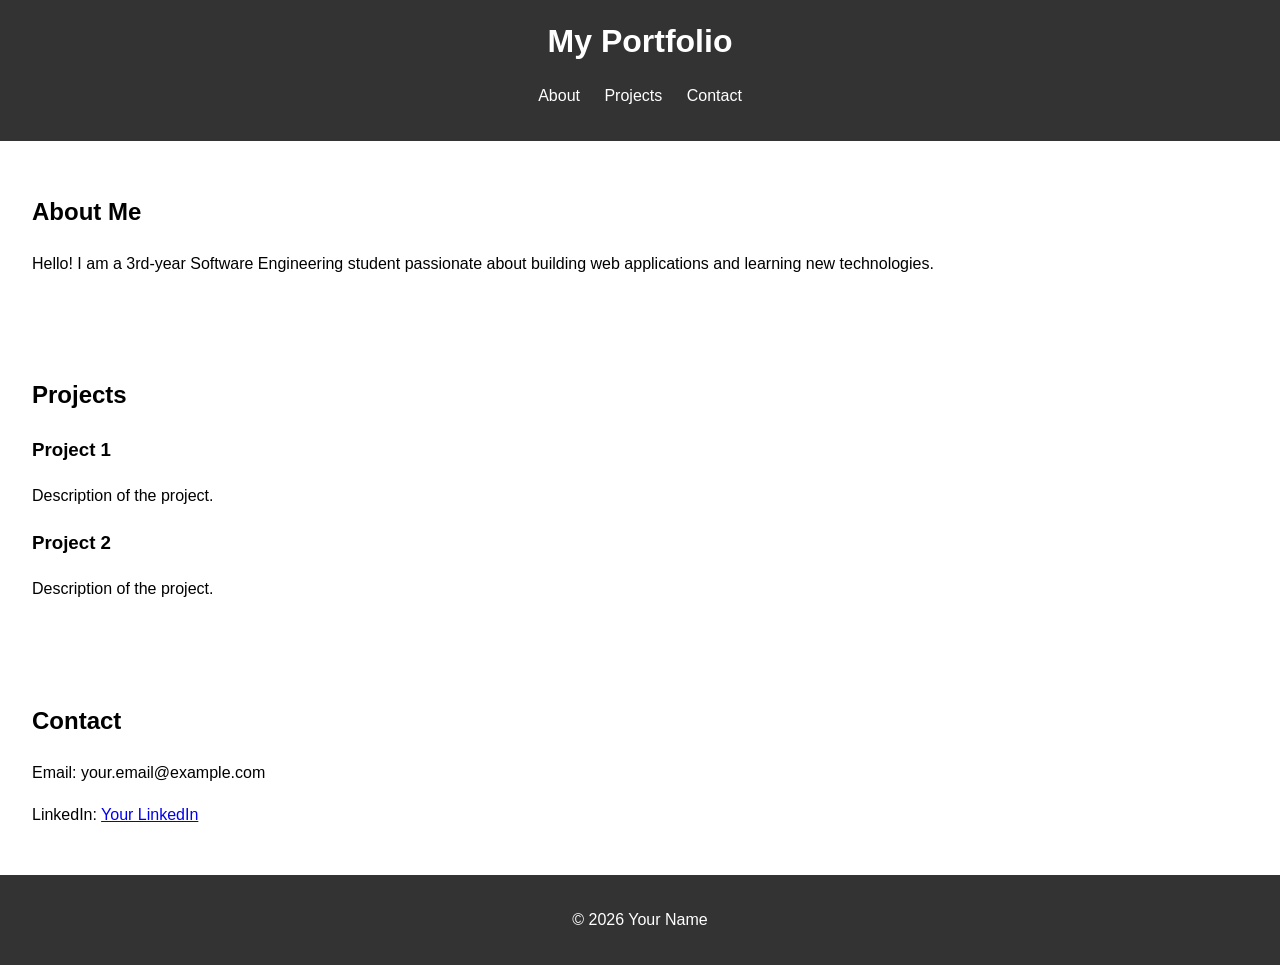
==== index.html @ bd2b08ca "initial commit" ====
<!DOCTYPE html>
<html lang="en">
<head>
  <meta charset="UTF-8">
  <meta name="viewport" content="width=device-width, initial-scale=1.0">
  <title>Portfolio</title>
  <link rel="stylesheet" href="style.css">
</head>
<body>
  <header>
    <h1>My Portfolio</h1>
    <nav>
      <ul>
        <li><a href="#about">About</a></li>
        <li><a href="#projects">Projects</a></li>
        <li><a href="#contact">Contact</a></li>
      </ul>
    </nav>
  </header>

  <section id="about">
    <h2>About Me</h2>
    <p>Hello! I am a 3rd-year Software Engineering student passionate about building web applications and learning new technologies.</p>
  </section>

  <section id="projects">
    <h2>Projects</h2>
    <div class="project">
      <h3>Project 1</h3>
      <p>Description of the project.</p>
    </div>
    <div class="project">
      <h3>Project 2</h3>
      <p>Description of the project.</p>
    </div>
  </section>

  <section id="contact">
    <h2>Contact</h2>
    <p>Email: your.email@example.com</p>
    <p>LinkedIn: <a href="https://linkedin.com/in/yourprofile" target="_blank">Your LinkedIn</a></p>
  </section>

  <footer>
    <p>&copy; 2026 Your Name</p>
  </footer>

  <script src="script.js"></script>
</body>
</html>
---- style.css ----
body {
    font-family: Arial, sans-serif;
    margin: 0;
    padding: 0;
    line-height: 1.6;
  }
  
  header {
    background: #333;
    color: #fff;
    padding: 1rem 0;
    text-align: center;
  }
  
  header h1 {
    margin: 0;
  }
  
  nav ul {
    list-style: none;
    padding: 0;
  }
  
  nav ul li {
    display: inline;
    margin: 0 10px;
  }
  
  nav ul li a {
    color: #fff;
    text-decoration: none;
  }
  
  section {
    padding: 2rem;
  }
  
  .project {
    margin-bottom: 1rem;
  }
  
  footer {
    text-align: center;
    padding: 1rem 0;
    background: #333;
    color: #fff;
  }
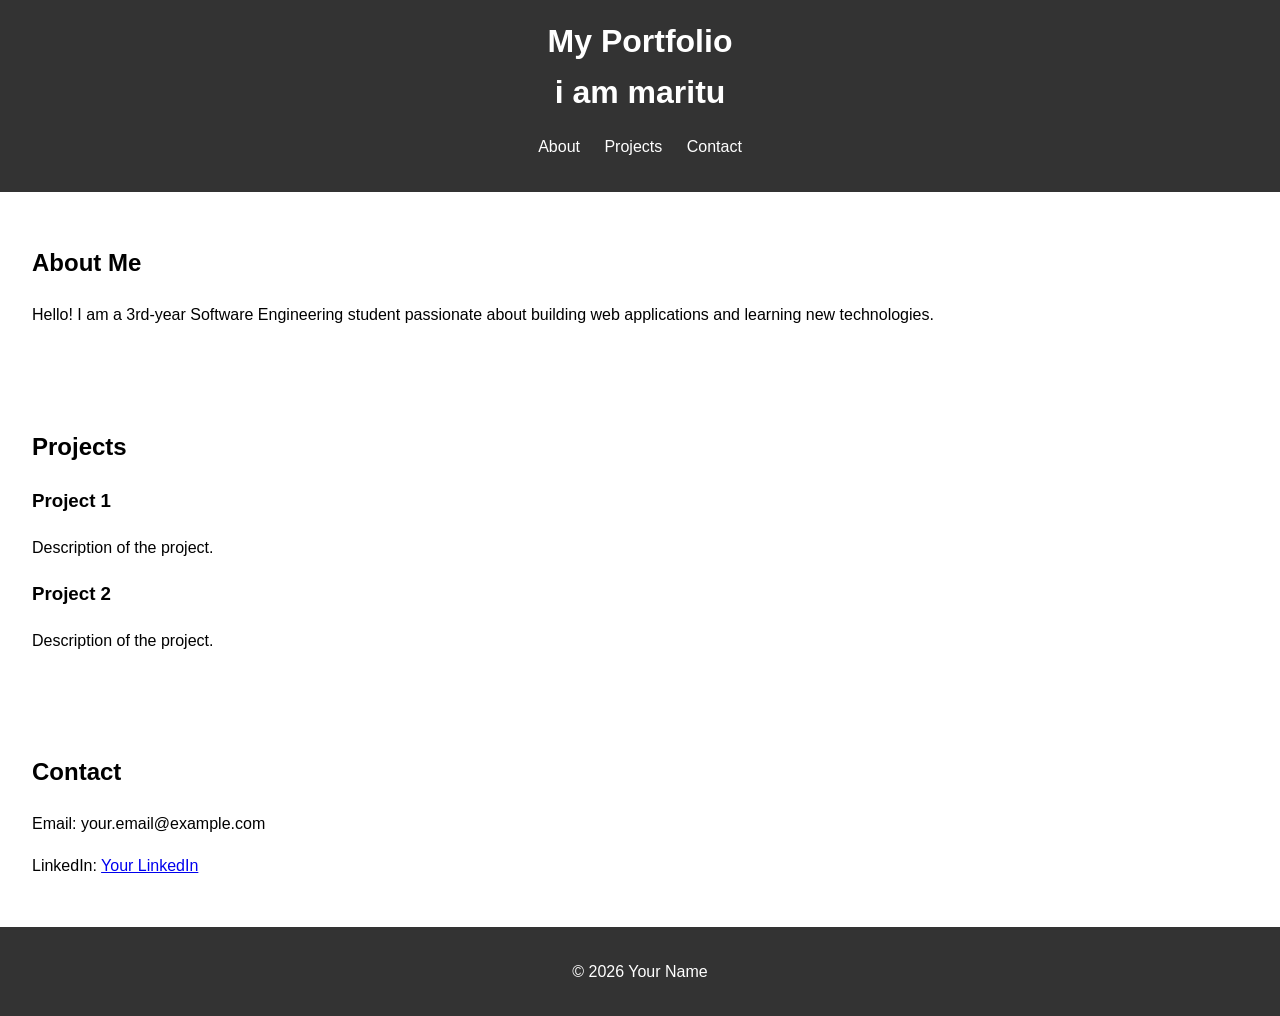
==== commit a36d1800: "first commit" ====
--- a/index.html
+++ b/index.html
@@ -9,6 +9,7 @@
 <body>
   <header>
     <h1>My Portfolio</h1>
+    <h1> i am maritu</h1>
     <nav>
       <ul>
         <li><a href="#about">About</a></li>
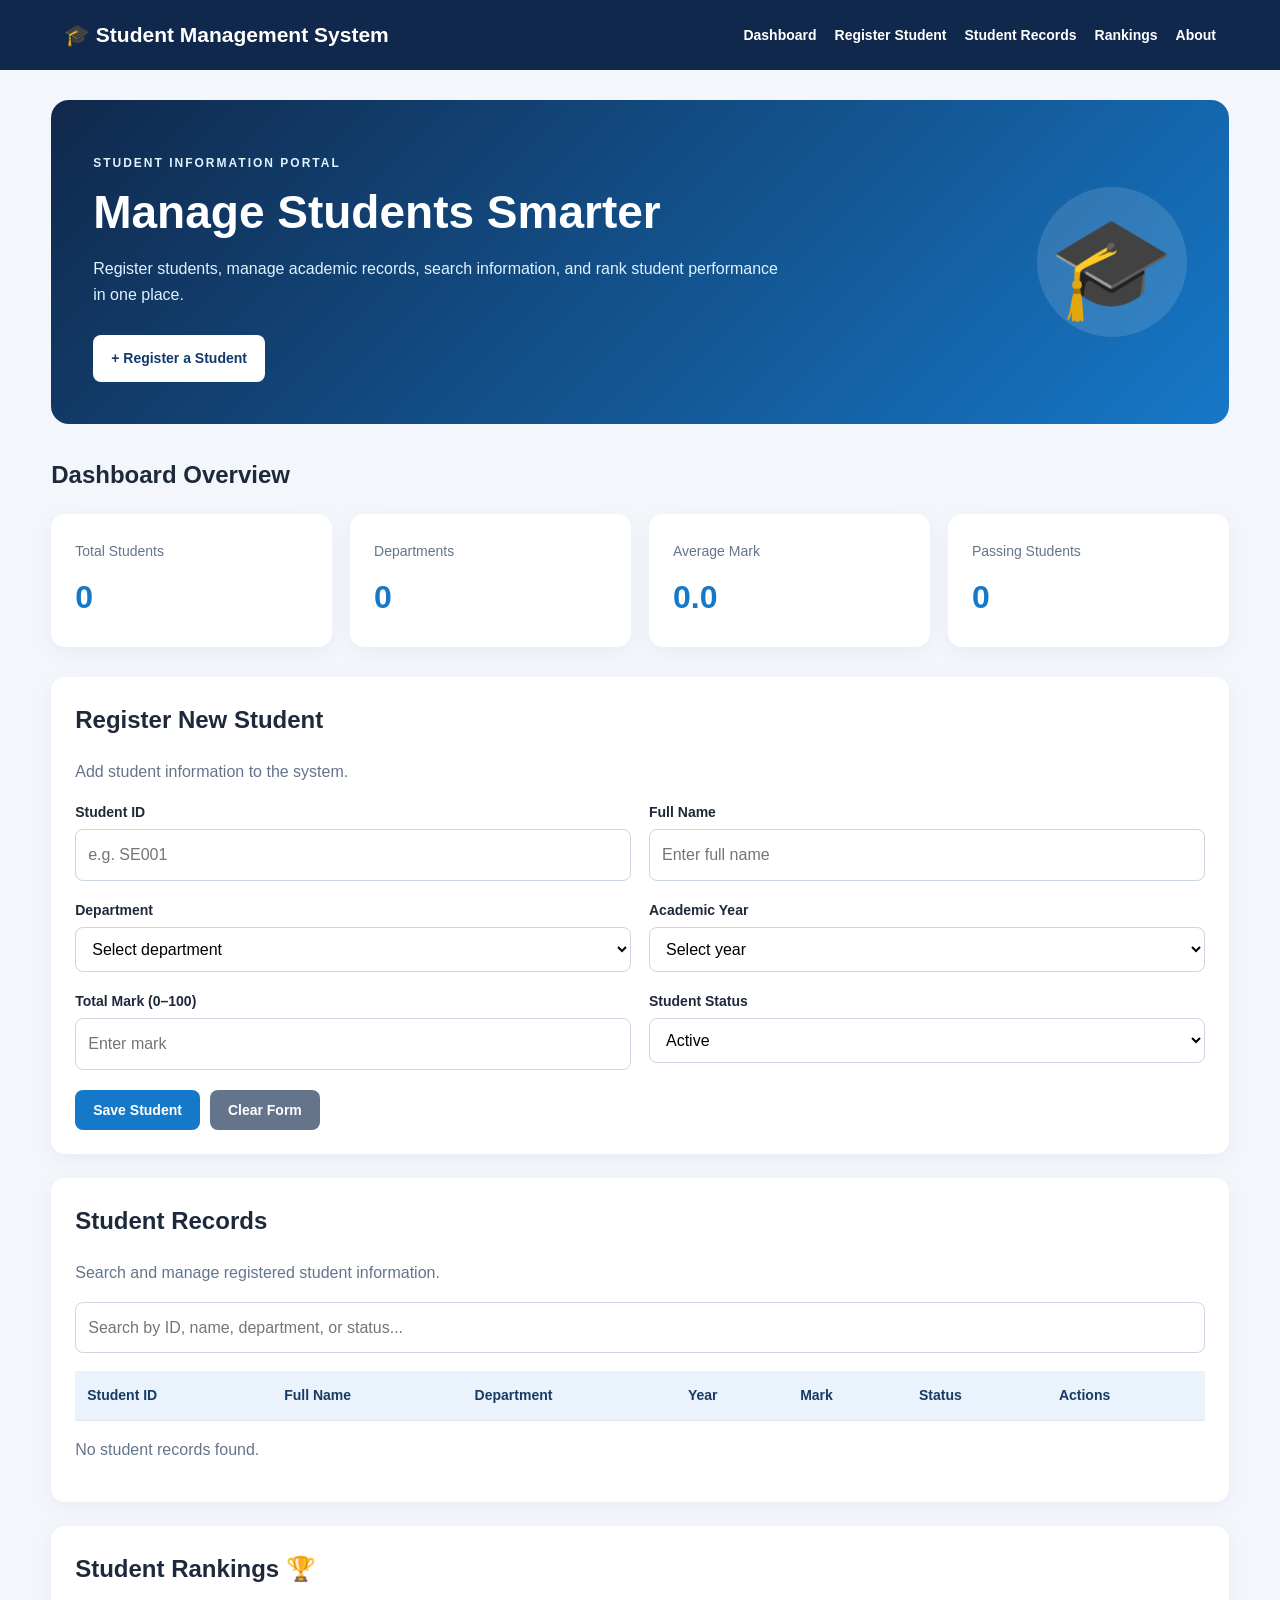
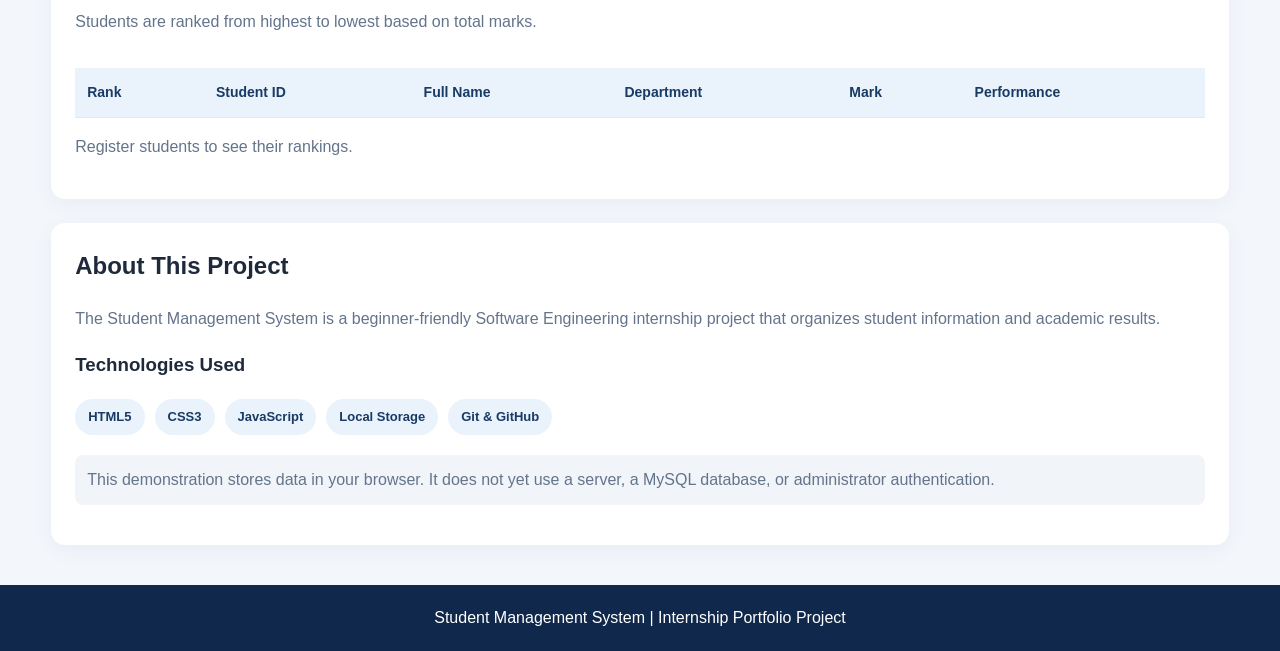
==== commit 1f164e99: "Add student management system" ====
--- a/index.html
+++ b/index.html
@@ -1,51 +1,194 @@
+
 <!DOCTYPE html>
 <html lang="en">
 <head>
   <meta charset="UTF-8">
   <meta name="viewport" content="width=device-width, initial-scale=1.0">
-  <title>Portfolio</title>
+  <title>Student Management System</title>
   <link rel="stylesheet" href="style.css">
 </head>
 <body>
-  <header>
-    <h1>My Portfolio</h1>
-    <h1> i am maritu</h1>
-    <nav>
-      <ul>
-        <li><a href="#about">About</a></li>
-        <li><a href="#projects">Projects</a></li>
-        <li><a href="#contact">Contact</a></li>
-      </ul>
-    </nav>
-  </header>
 
-  <section id="about">
-    <h2>About Me</h2>
-    <p>Hello! I am a 3rd-year Software Engineering student passionate about building web applications and learning new technologies.</p>
+<header class="header">
+  <h2>🎓 Student Management System</h2>
+  <nav>
+    <a href="#dashboard">Dashboard</a>
+    <a href="#register">Register Student</a>
+    <a href="#records">Student Records</a>
+    <a href="#rankings">Rankings</a>
+    <a href="#about">About</a>
+  </nav>
+</header>
+
+<main class="container">
+
+  <section class="hero" id="dashboard">
+    <div>
+      <p class="tag">STUDENT INFORMATION PORTAL</p>
+      <h1>Manage Students Smarter</h1>
+      <p>Register students, manage academic records, search information, and rank student performance in one place.</p>
+      <a class="btn" href="#register">+ Register a Student</a>
+    </div>
+    <div class="hero-icon">🎓</div>
   </section>
 
-  <section id="projects">
-    <h2>Projects</h2>
-    <div class="project">
-      <h3>Project 1</h3>
-      <p>Description of the project.</p>
+  <h2>Dashboard Overview</h2>
+
+  <section class="stats">
+    <div class="stat-card">
+      <span>Total Students</span>
+      <h2 id="totalStudents">0</h2>
     </div>
-    <div class="project">
-      <h3>Project 2</h3>
-      <p>Description of the project.</p>
+    <div class="stat-card">
+      <span>Departments</span>
+      <h2 id="totalDepartments">0</h2>
+    </div>
+    <div class="stat-card">
+      <span>Average Mark</span>
+      <h2 id="averageMark">0</h2>
+    </div>
+    <div class="stat-card">
+      <span>Passing Students</span>
+      <h2 id="passingStudents">0</h2>
     </div>
   </section>
 
-  <section id="contact">
-    <h2>Contact</h2>
-    <p>Email: your.email@example.com</p>
-    <p>LinkedIn: <a href="https://linkedin.com/in/yourprofile" target="_blank">Your LinkedIn</a></p>
+  <section class="panel" id="register">
+    <h2 id="formTitle">Register New Student</h2>
+    <p>Add student information to the system.</p>
+
+    <form id="studentForm">
+      <input type="hidden" id="editId">
+
+      <div class="form-grid">
+        <div>
+          <label for="studentId">Student ID</label>
+          <input id="studentId" placeholder="e.g. SE001" required>
+        </div>
+        <div>
+          <label for="studentName">Full Name</label>
+          <input id="studentName" placeholder="Enter full name" required>
+        </div>
+        <div>
+          <label for="department">Department</label>
+          <select id="department" required>
+            <option value="">Select department</option>
+            <option>Software Engineering</option>
+            <option>Computer Science</option>
+            <option>Information Technology</option>
+            <option>Information Systems</option>
+            <option>Electrical Engineering</option>
+          </select>
+        </div>
+        <div>
+          <label for="year">Academic Year</label>
+          <select id="year" required>
+            <option value="">Select year</option>
+            <option>1st Year</option>
+            <option>2nd Year</option>
+            <option>3rd Year</option>
+            <option>4th Year</option>
+            <option>5th Year</option>
+          </select>
+        </div>
+        <div>
+          <label for="mark">Total Mark (0–100)</label>
+          <input id="mark" type="number" min="0" max="100"
+                 step="0.01" placeholder="Enter mark" required>
+        </div>
+        <div>
+          <label for="status">Student Status</label>
+          <select id="status">
+            <option>Active</option>
+            <option>Graduated</option>
+            <option>Inactive</option>
+          </select>
+        </div>
+      </div>
+
+      <div class="form-actions">
+        <button class="btn" type="submit" id="saveButton">Save Student</button>
+        <button class="btn secondary" type="reset">Clear Form</button>
+      </div>
+    </form>
   </section>
 
-  <footer>
-    <p>&copy; 2026 Your Name</p>
-  </footer>
+  <section class="panel" id="records">
+    <h2>Student Records</h2>
+    <p>Search and manage registered student information.</p>
 
-  <script src="script.js"></script>
+    <input id="searchInput"
+           placeholder="Search by ID, name, department, or status...">
+
+    <div class="table-wrap">
+      <table>
+        <thead>
+          <tr>
+            <th>Student ID</th>
+            <th>Full Name</th>
+            <th>Department</th>
+            <th>Year</th>
+            <th>Mark</th>
+            <th>Status</th>
+            <th>Actions</th>
+          </tr>
+        </thead>
+        <tbody id="studentTable"></tbody>
+      </table>
+    </div>
+    <p id="emptyMessage">No student records found.</p>
+  </section>
+
+  <section class="panel" id="rankings">
+    <h2>Student Rankings 🏆</h2>
+    <p>Students are ranked from highest to lowest based on total marks.</p>
+
+    <div class="table-wrap">
+      <table>
+        <thead>
+          <tr>
+            <th>Rank</th>
+            <th>Student ID</th>
+            <th>Full Name</th>
+            <th>Department</th>
+            <th>Mark</th>
+            <th>Performance</th>
+          </tr>
+        </thead>
+        <tbody id="rankingTable"></tbody>
+      </table>
+    </div>
+    <p id="rankingEmpty">Register students to see their rankings.</p>
+  </section>
+
+  <section class="panel" id="about">
+    <h2>About This Project</h2>
+    <p>
+      The Student Management System is a beginner-friendly Software Engineering
+      internship project that organizes student information and academic results.
+    </p>
+    <h3>Technologies Used</h3>
+    <div class="technology-list">
+      <span>HTML5</span>
+      <span>CSS3</span>
+      <span>JavaScript</span>
+      <span>Local Storage</span>
+      <span>Git & GitHub</span>
+    </div>
+    <p class="note">
+      This demonstration stores data in your browser. It does not yet use a
+      server, a MySQL database, or administrator authentication.
+    </p>
+  </section>
+
+</main>
+
+<footer>
+  <p>Student Management System | Internship Portfolio Project</p>
+</footer>
+
+<script src="script.js"></script>
 </body>
-</html>+</html>
+
+
--- a/style.css
+++ b/style.css
@@ -1,47 +1,326 @@
+
+* {
+  box-sizing: border-box;
+  scroll-behavior: smooth;
+}
+
 body {
-    font-family: Arial, sans-serif;
-    margin: 0;
-    padding: 0;
-    line-height: 1.6;
-  }
-  
-  header {
-    background: #333;
-    color: #fff;
-    padding: 1rem 0;
-    text-align: center;
-  }
-  
-  header h1 {
-    margin: 0;
-  }
-  
-  nav ul {
-    list-style: none;
-    padding: 0;
-  }
-  
-  nav ul li {
-    display: inline;
-    margin: 0 10px;
-  }
-  
-  nav ul li a {
-    color: #fff;
-    text-decoration: none;
-  }
-  
-  section {
-    padding: 2rem;
-  }
-  
-  .project {
-    margin-bottom: 1rem;
-  }
-  
-  footer {
-    text-align: center;
-    padding: 1rem 0;
-    background: #333;
-    color: #fff;
-  }+  margin: 0;
+  font-family: Arial, Helvetica, sans-serif;
+  background: #f3f6fb;
+  color: #1e293b;
+  line-height: 1.6;
+}
+
+.header {
+  background: #10284b;
+  color: white;
+  padding: 18px 5%;
+  display: flex;
+  align-items: center;
+  justify-content: space-between;
+  flex-wrap: wrap;
+  gap: 15px;
+}
+
+.header h2 {
+  margin: 0;
+  font-size: 21px;
+}
+
+nav {
+  display: flex;
+  gap: 18px;
+  flex-wrap: wrap;
+}
+
+nav a {
+  color: white;
+  text-decoration: none;
+  font-size: 14px;
+  font-weight: bold;
+}
+
+nav a:hover {
+  color: #7dd3fc;
+}
+
+.container {
+  width: 92%;
+  max-width: 1200px;
+  margin: 30px auto;
+}
+
+.hero {
+  background: linear-gradient(135deg, #10284b, #1678c8);
+  color: white;
+  padding: 42px;
+  border-radius: 18px;
+  display: flex;
+  justify-content: space-between;
+  align-items: center;
+  gap: 25px;
+  margin-bottom: 32px;
+}
+
+.hero > div:first-child {
+  max-width: 700px;
+}
+
+.hero h1 {
+  font-size: clamp(30px, 4vw, 46px);
+  line-height: 1.2;
+  margin: 10px 0;
+}
+
+.hero p {
+  color: #e0f2fe;
+}
+
+.tag {
+  font-size: 12px;
+  font-weight: bold;
+  letter-spacing: 2px;
+}
+
+.hero-icon {
+  font-size: 100px;
+  background: #ffffff20;
+  border-radius: 50%;
+  min-width: 150px;
+  height: 150px;
+  display: grid;
+  place-items: center;
+}
+
+.btn {
+  display: inline-block;
+  padding: 12px 18px;
+  margin-top: 12px;
+  border: none;
+  border-radius: 8px;
+  background: #1678c8;
+  color: white;
+  font-size: 14px;
+  font-weight: bold;
+  text-decoration: none;
+  cursor: pointer;
+}
+
+.hero .btn {
+  background: white;
+  color: #12396b;
+}
+
+.btn:hover {
+  opacity: 0.85;
+}
+
+.secondary {
+  background: #64748b;
+}
+
+.stats {
+  display: grid;
+  grid-template-columns: repeat(4, minmax(0, 1fr));
+  gap: 18px;
+  margin: 20px 0 30px;
+}
+
+.stat-card,
+.panel {
+  background: white;
+  padding: 24px;
+  border-radius: 14px;
+  box-shadow: 0 5px 22px #10284b0c;
+}
+
+.stat-card span {
+  color: #64748b;
+  font-size: 14px;
+}
+
+.stat-card h2 {
+  color: #1678c8;
+  font-size: 32px;
+  margin: 8px 0 0;
+}
+
+.panel {
+  margin: 24px 0;
+  overflow: hidden;
+}
+
+.panel h2 {
+  margin-top: 0;
+}
+
+.panel > p {
+  color: #64748b;
+}
+
+.form-grid {
+  display: grid;
+  grid-template-columns: repeat(2, minmax(0, 1fr));
+  gap: 18px;
+}
+
+label {
+  display: block;
+  font-weight: bold;
+  font-size: 14px;
+  margin-bottom: 6px;
+}
+
+input,
+select {
+  width: 100%;
+  padding: 12px;
+  font: inherit;
+  background: white;
+  border: 1px solid #cbd5e1;
+  border-radius: 8px;
+}
+
+input:focus,
+select:focus {
+  outline: 2px solid #93c5fd;
+  border-color: #1678c8;
+}
+
+.form-actions {
+  display: flex;
+  gap: 10px;
+  flex-wrap: wrap;
+  margin-top: 12px;
+}
+
+.form-actions .btn {
+  margin-top: 8px;
+}
+
+.table-wrap {
+  width: 100%;
+  overflow-x: auto;
+}
+
+table {
+  width: 100%;
+  min-width: 720px;
+  border-collapse: collapse;
+  margin-top: 18px;
+}
+
+th,
+td {
+  text-align: left;
+  padding: 13px 12px;
+  border-bottom: 1px solid #e2e8f0;
+  font-size: 14px;
+}
+
+th {
+  background: #eaf2fb;
+  color: #183b65;
+}
+
+tbody tr:hover {
+  background: #f8fbff;
+}
+
+.action-btn {
+  padding: 7px 10px;
+  border: none;
+  border-radius: 5px;
+  cursor: pointer;
+  margin: 2px;
+}
+
+.edit-btn {
+  background: #dbeafe;
+  color: #1d4ed8;
+}
+
+.delete-btn {
+  background: #fee2e2;
+  color: #b91c1c;
+}
+
+.rank-number {
+  color: #1678c8;
+  font-weight: bold;
+}
+
+.technology-list {
+  display: flex;
+  flex-wrap: wrap;
+  gap: 10px;
+}
+
+.technology-list span {
+  background: #eaf2fb;
+  color: #183b65;
+  padding: 8px 13px;
+  border-radius: 20px;
+  font-weight: bold;
+  font-size: 13px;
+}
+
+.note {
+  background: #f1f5f9;
+  padding: 12px;
+  border-radius: 8px;
+  margin-top: 20px;
+}
+
+footer {
+  text-align: center;
+  padding: 20px;
+  background: #10284b;
+  color: white;
+  margin-top: 40px;
+}
+
+footer p {
+  margin: 0;
+}
+
+@media (max-width: 900px) {
+  .stats {
+    grid-template-columns: repeat(2, minmax(0, 1fr));
+  }
+
+  .hero-icon {
+    font-size: 70px;
+    min-width: 110px;
+    height: 110px;
+  }
+}
+
+@media (max-width: 600px) {
+  .header {
+    align-items: flex-start;
+    flex-direction: column;
+  }
+
+  nav {
+    gap: 12px;
+  }
+
+  .hero {
+    padding: 25px;
+  }
+
+  .hero-icon {
+    display: none;
+  }
+
+  .stats,
+  .form-grid {
+    grid-template-columns: 1fr;
+  }
+
+  .panel {
+    padding: 16px;
+  }
+}
